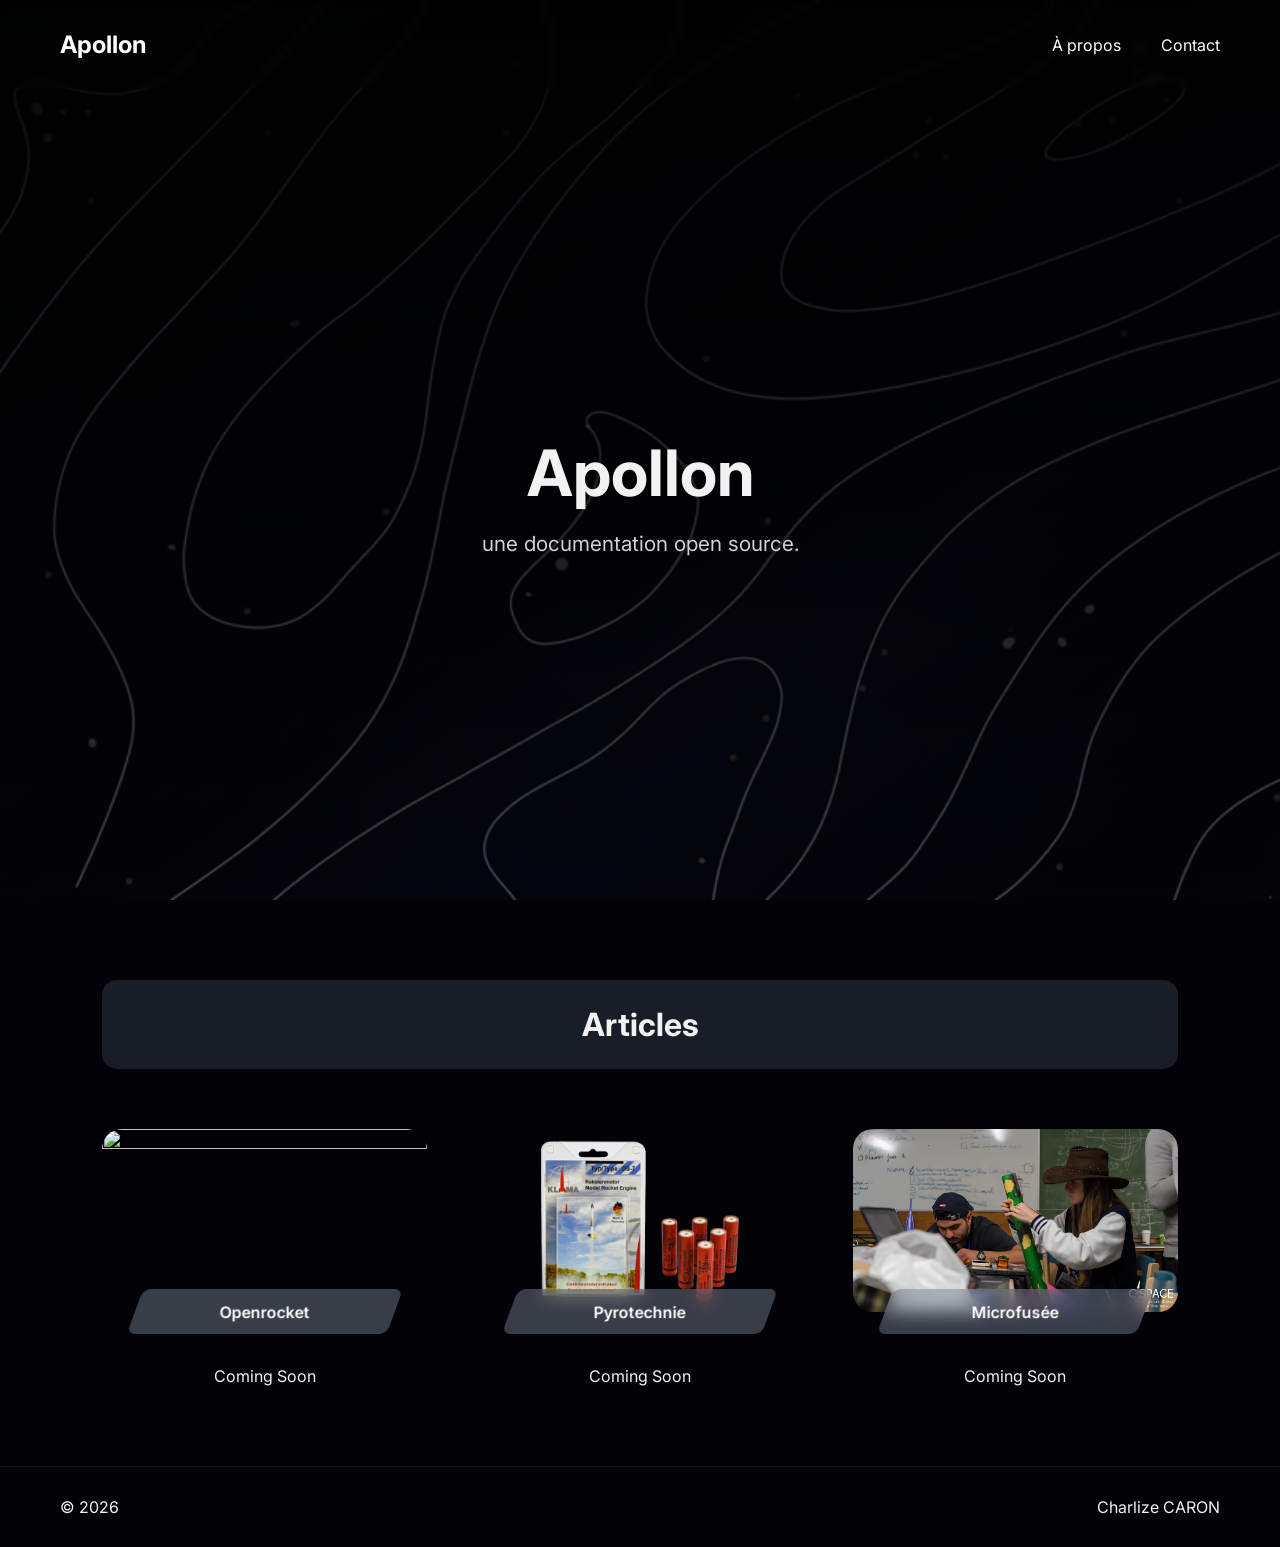
==== index.html @ 7dcec398 "Upgrade index + add contact / about" ====
<!DOCTYPE html>
<html lang="fr">

<head>
    <meta charset="UTF-8">
    <meta name="viewport" content="width=device-width, initial-scale=1.0">

    <title>Apollon</title>

    <link rel="stylesheet" href="css/style.css">

    <link rel="preconnect" href="https://fonts.googleapis.com">
    <link rel="preconnect" href="https://fonts.gstatic.com" crossorigin>
    <link href="https://fonts.googleapis.com/css2?family=Inter:wght@300;400;600;700&display=swap" rel="stylesheet">
</head>

<body>
    <div class="hero">
        <header>
            <a href="index.html" class="logo">
                Apollon
            </a>
            <nav>
                <a href="about.html">À propos</a>
                <a href="contact.html">Contact</a>
            </nav>
        </header>

        <div class="hero-content">
            <h1>Apollon</h1>
            <p>une documentation open source.</p>
        </div>
    </div>

    <!-- ARTICLES -->

    <div class="articles">
        <div class="section-title">
            <h2>Articles</h2>
        </div>
        <div class="grid">
            <a class="card" href=#>
                <img src="images/openrocket.png">
                <div class="card-title">
                    <span>Openrocket</span>
                </div>
            </a>


            <a class="card" href=#>
                <img src="images/pyrotechnie.png">
                <div class="card-title">
                    <span>Pyrotechnie</span>
                </div>
            </a>

            <a class="card" href=#>
                <img src="images/microfusee.jpg">
                <div class="card-title">
                    <span>Microfusée</span>
                </div>
            </a>
            <div class="soon">
                <p>Coming Soon</p>
            </div>
            <div class="soon">
                <p>Coming Soon</p>
            </div>
            <div class="soon">
                <p>Coming Soon</p>
            </div>
        </div>

    </div>

    <footer>
        <p>© 2026</p>
        <p>Charlize CARON</p>
    </footer>
</body>

</html>
---- css/style.css ----
/* RESET */
*{
    margin:0;
    padding:0;
    box-sizing:border-box;
}

html{
    scroll-behavior:smooth;
}

body{
    min-height:100vh;
    background:#030307;
    color:#F2F2F2;
    font-family:'Inter',sans-serif;
}

a{
    text-decoration:none;
    color:white;
}

/* HERO */
.hero {
    height: 100vh;
    background: 
        linear-gradient(rgba(0,0,0,.9), rgba(0,0,0,.3)),
        url("../images/Hero.png") center/cover no-repeat;
    display: flex;
    flex-direction: column;
}


/* HEADER */
header{
    position: sticky;
    top: 0;
    display:flex;
    justify-content:space-between;
    align-items:center;
    padding:30px 60px;
    backdrop-filter: blur(3px);
}

.logo{
    font-size:1.5rem;
    font-weight:700;
}

nav{
    display:flex;
    gap:40px;
}

nav a{
    transition:.3s;
}

nav a:hover{
    color:#f8b363;

}

/* TEXTE CENTRAL */

.hero-content{
    flex:1;
    display:flex;
    flex-direction:column;
    justify-content:center;
    align-items:center;
    text-align:center;
}

.soon{
    text-align:center;
}

.hero-content h1{
    font-size:4rem;
    margin-bottom:20px;
}

.hero-content p{
    font-size:1.3rem;
    color:#cfd3d7;
    max-width:700px;
}

/* ARTICLES */
.articles{
    padding:80px 8%;
}

/* BANDE */
.section-title{
    width:100%;
    background:rgba(70,80,100,.35);
    backdrop-filter:blur(8px);
    border-radius:15px;
    margin-bottom:60px;
    padding:25px;
    text-align:center;
}

.section-title h2{
    font-size:2rem;
}

/* GRID */

.grid{
    display:grid;
    grid-template-columns:repeat(3,1fr);
    gap:50px;
}

/* CARD */
.card{
    position:relative;
}

.card img{
    width:100%;
    aspect-ratio:16/9;
    object-fit:scale-down;
    border-radius:20px;
}

/* TITRE */

.card-title{
    position:absolute;
    left:10%;
    bottom:-18px;
    width:80%;
    height:45px;
    background:rgba(120,130,150,.45);
    backdrop-filter:blur(8px);
    transform:skew(-20deg);
    display:flex;
    justify-content:center;
    align-items:center;
    border-radius:8px;
    transition:.3s;
}

.card:hover .card-title{
    background:rgba(150,170,210,.55);
}

.card-title span{
    transform:skew(20deg);
    font-weight:600;
}

/* FOOTER */

footer {
    margin-top: auto;

    padding: 30px 60px;
    display: flex;
    justify-content: space-between;
    align-items: center;

    border-top: 1px solid rgba(255,255,255,.08);
}

@media(max-width:1000px){
    .grid{
        grid-template-columns:repeat(2,1fr);
}

}

@media(max-width:700px){
    header{
        padding:20px;
    }

    .hero-content h1{
        font-size:2.8rem;
    }

    .grid{
        grid-template-columns:1fr;
    }

    footer{
        flex-direction:column;
        gap:10px;
        text-align:center;  
    }
}
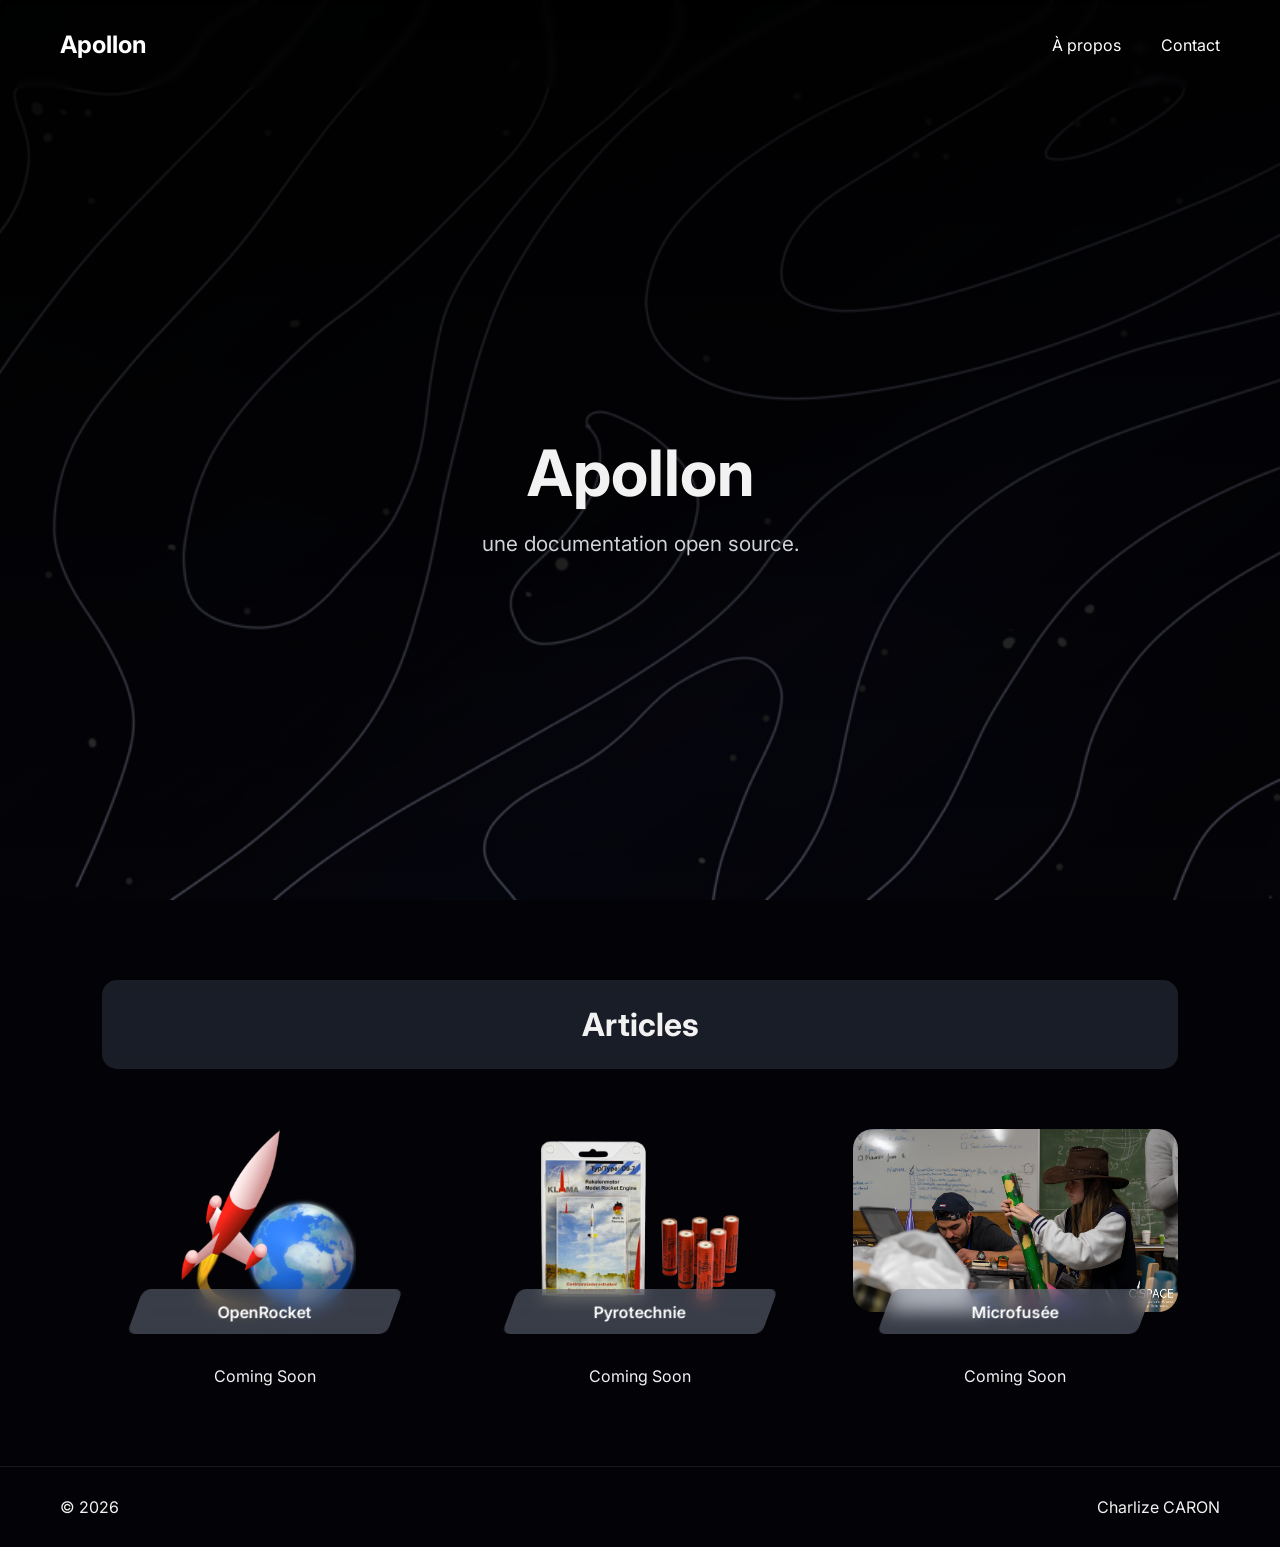
==== commit ca4480fe: "initialize microfusee.html" ====
--- a/index.html
+++ b/index.html
@@ -42,7 +42,7 @@
             <a class="card" href=#>
                 <img src="images/openrocket.png">
                 <div class="card-title">
-                    <span>Openrocket</span>
+                    <span>OpenRocket</span>
                 </div>
             </a>
 
@@ -54,7 +54,7 @@
                 </div>
             </a>
 
-            <a class="card" href=#>
+            <a class="card" href=articles/microfusee.html>
                 <img src="images/microfusee.jpg">
                 <div class="card-title">
                     <span>Microfusée</span>
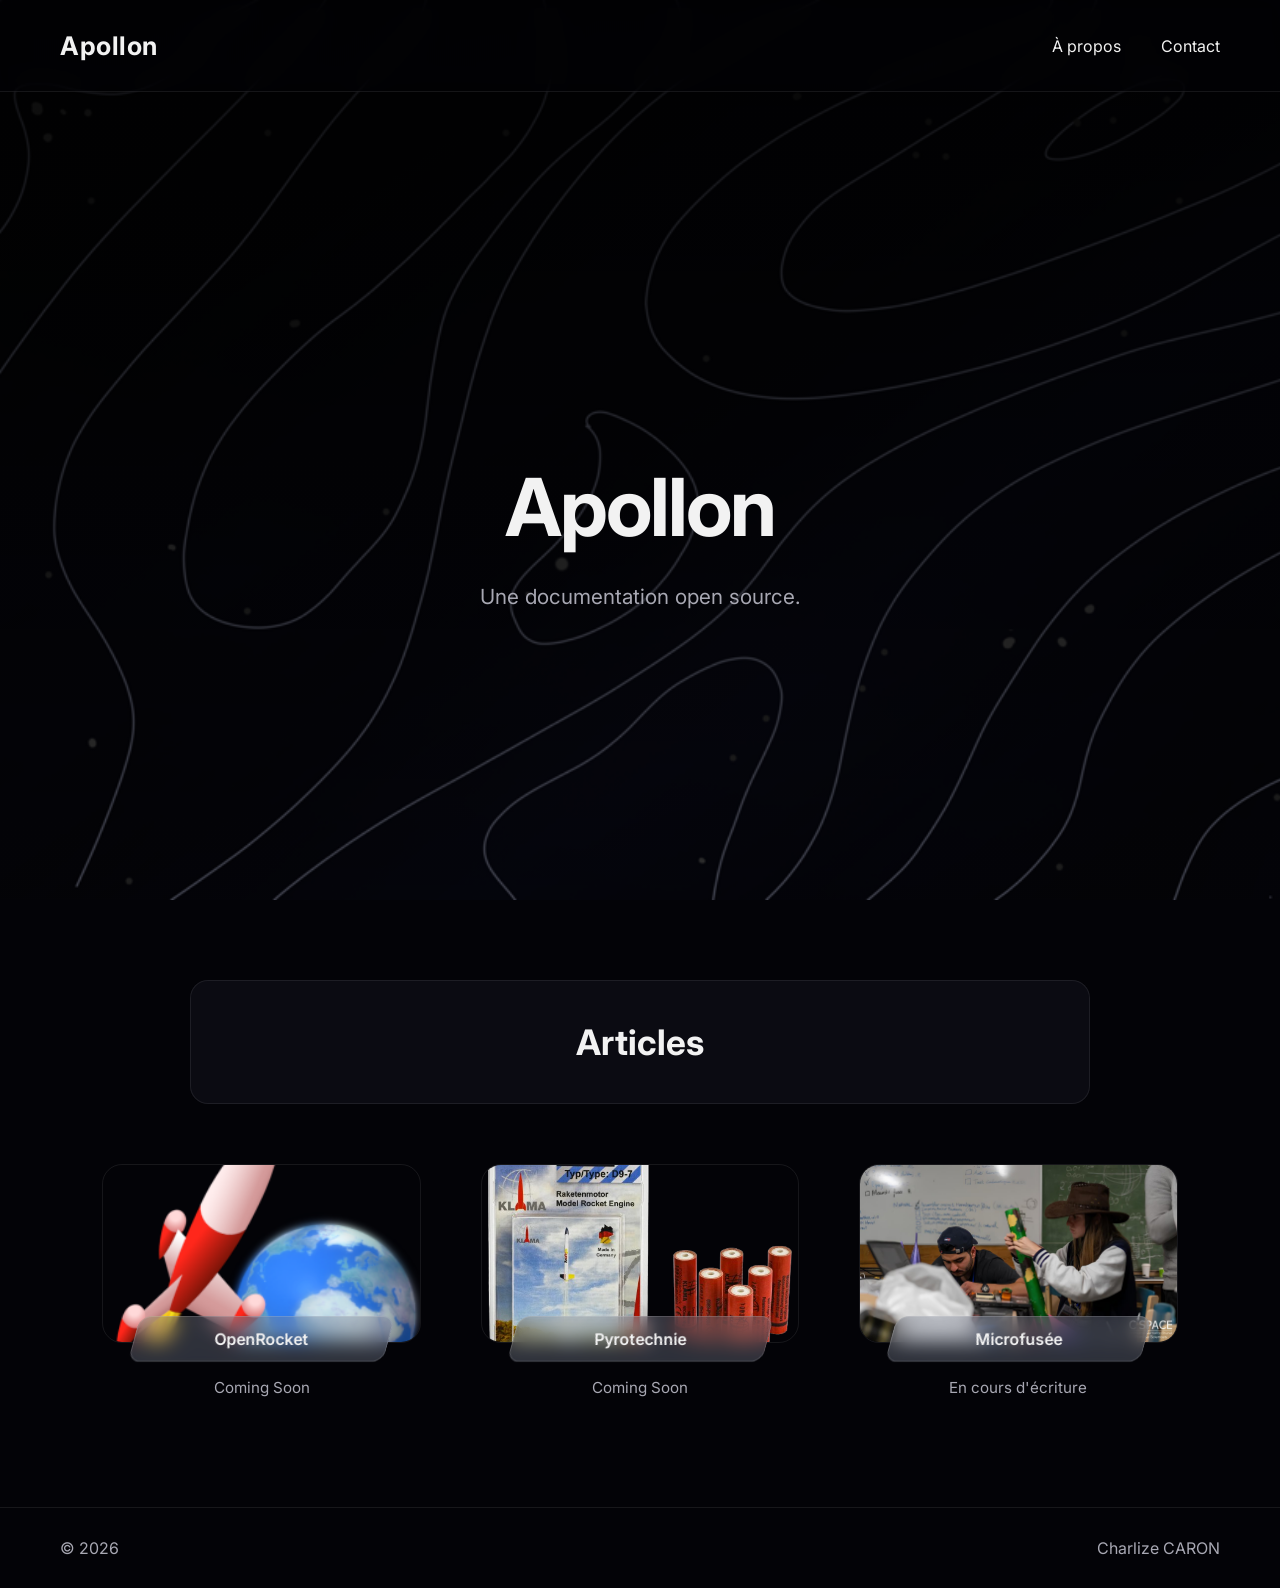
==== commit 29a65b8e: "major css update" ====
--- a/index.html
+++ b/index.html
@@ -1,13 +1,12 @@
 <!DOCTYPE html>
 <html lang="fr">
-
 <head>
     <meta charset="UTF-8">
     <meta name="viewport" content="width=device-width, initial-scale=1.0">
-
     <title>Apollon</title>
 
-    <link rel="stylesheet" href="css/style.css">
+    <link rel="stylesheet" href="css/variables.css">
+    <link rel="stylesheet" href="css/main.css">
 
     <link rel="preconnect" href="https://fonts.googleapis.com">
     <link rel="preconnect" href="https://fonts.gstatic.com" crossorigin>
@@ -15,11 +14,12 @@
 </head>
 
 <body>
+
     <div class="hero">
+
         <header>
-            <a href="index.html" class="logo">
-                Apollon
-            </a>
+            <a href="index.html" class="logo">Apollon</a>
+
             <nav>
                 <a href="about.html">À propos</a>
                 <a href="contact.html">Contact</a>
@@ -28,55 +28,65 @@
 
         <div class="hero-content">
             <h1>Apollon</h1>
-            <p>une documentation open source.</p>
+            <p>Une documentation open source.</p>
         </div>
+
     </div>
 
-    <!-- ARTICLES -->
 
     <div class="articles">
+
         <div class="section-title">
             <h2>Articles</h2>
         </div>
+
         <div class="grid">
-            <a class="card" href=#>
-                <img src="images/openrocket.png">
+            <a class="card" href="#">
+                <img src="images/openrocket.png" alt="OpenRocket">
+
                 <div class="card-title">
                     <span>OpenRocket</span>
                 </div>
+
+                <p class="card-status">
+                    Coming Soon
+                </p>
             </a>
 
 
-            <a class="card" href=#>
-                <img src="images/pyrotechnie.png">
+            <a class="card" href="#">
+                <img src="images/pyrotechnie.png" alt="Pyrotechnie">
+
                 <div class="card-title">
                     <span>Pyrotechnie</span>
                 </div>
+
+                <p class="card-status">
+                    Coming Soon
+                </p>
             </a>
 
-            <a class="card" href=articles/microfusee.html>
-                <img src="images/microfusee.jpg">
+            <a class="card" href="articles/microfusee.html">
+                <img src="images/microfusee.jpg" alt="Microfusée">
+
                 <div class="card-title">
                     <span>Microfusée</span>
                 </div>
+
+                <p class="card-status">
+                    En cours d'écriture
+                </p>
             </a>
-            <div class="soon">
-                <p>Coming Soon</p>
-            </div>
-            <div class="soon">
-                <p>Coming Soon</p>
-            </div>
-            <div class="soon">
-                <p>Coming Soon</p>
-            </div>
+
         </div>
 
     </div>
+
 
     <footer>
         <p>© 2026</p>
         <p>Charlize CARON</p>
     </footer>
+
 </body>
-
 </html>
--- a/css/variables.css
+++ b/css/variables.css
@@ -0,0 +1,29 @@
+:root{
+    /* Couleurs */
+    --background:#030307;
+    --surface:#0b0b12;
+    --text:#f2f2f2;
+    --text-muted:#a8a8b3;
+    --accent:#f8b363;
+    --border:rgba(255,255,255,.08);
+
+    /* Layout */
+    --header-height:90px;
+    --sidebar-width:320px;
+    --content-width:950px;
+
+    /* Arrondis */
+    --radius-small:8px;
+    --radius:12px;
+    --radius-large:18px;
+
+    /* Espacements */
+    --spacing-xs:8px;
+    --spacing-s:15px;
+    --spacing-m:25px;
+    --spacing-l:40px;
+    --spacing-xl:60px;
+
+    /* Animations */
+    --transition:.3s;
+}
--- a/css/main.css
+++ b/css/main.css
@@ -0,0 +1,315 @@
+/* RESET */
+*{
+    margin:0;
+    padding:0;
+    box-sizing:border-box;
+}
+
+html{
+    scroll-behavior:smooth;
+}
+
+body{
+    min-height:100vh;
+    display:flex;
+    flex-direction:column;
+    background:var(--background);
+    color:var(--text);
+    font-family:'Inter',sans-serif;
+}
+
+a{
+    text-decoration:none;
+    color:var(--text);
+}
+
+
+/* HEADER */
+
+header{
+    position:sticky;
+    top:0;
+    z-index:100;
+    display:flex;
+    justify-content:space-between;
+    align-items:center;
+    padding:30px var(--spacing-xl);
+    background:rgba(3,3,7,.45);
+    backdrop-filter:blur(12px);
+    border-bottom:1px solid var(--border);
+}
+
+.logo{
+    font-size:1.6rem;
+    font-weight:700;
+    letter-spacing:.5px;
+}
+
+header nav{
+    display:flex;
+    gap:var(--spacing-l);
+}
+
+header nav a{
+    color:var(--text);
+    position:relative;
+    transition:var(--transition);
+}
+
+header nav a::after{
+    content:"";
+    position:absolute;
+    left:0;
+    bottom:-8px;
+    width:0;
+    height:2px;
+    background:var(--accent);
+    transition:var(--transition);
+}
+
+header nav a:hover{
+    color:var(--text);
+}
+
+header nav a:hover::after{
+    width:100%;
+}
+
+
+/* HERO */
+
+.hero{
+    min-height:100vh;
+    background:
+        linear-gradient(rgba(0,0,0,.85),rgba(0,0,0,.35)),
+        url("../images/Hero.png") center/cover no-repeat;
+    display:flex;
+    flex-direction:column;
+}
+
+.hero-content{
+    flex:1;
+    display:flex;
+    flex-direction:column;
+    justify-content:center;
+    align-items:center;
+    text-align:center;
+    padding:var(--spacing-m);
+}
+
+.hero-content h1{
+    font-size:clamp(3rem,7vw,5rem);
+    margin-bottom:25px;
+    letter-spacing:-2px;
+}
+
+.hero-content p{
+    max-width:750px;
+    color:var(--text-muted);
+    font-size:1.3rem;
+    line-height:1.6;
+}
+
+
+/* ARTICLES */
+
+.articles{
+    padding:0 8% 100px;
+}
+
+.section-title{
+    width:min(900px,90%);
+    margin:80px auto var(--spacing-xl);
+    padding:var(--spacing-l);
+    background:var(--surface);
+    backdrop-filter:blur(12px);
+    border:1px solid var(--border);
+    border-radius:var(--radius-large);
+    text-align:center;
+}
+
+.section-title h2{
+    font-size:2.2rem;
+}
+
+
+.grid{
+    display:grid;
+    grid-template-columns:repeat(3,1fr);
+    gap:var(--spacing-xl);
+}
+
+
+/* CARD */
+
+.card{
+    position:relative;
+    display:flex;
+    flex-direction:column;
+    padding-bottom:10px;
+}
+
+
+.card img{
+    width:100%;
+    aspect-ratio:16/9;
+    object-fit:cover;
+    border-radius:20px;
+    border:1px solid var(--border);
+}
+
+
+/* TITRE SUR IMAGE */
+
+.card-title{
+    position:absolute;
+    left:10%;
+    bottom:45px;
+    width:80%;
+    min-height:45px;
+    padding:12px;
+    background:rgba(120,130,150,.35);
+    backdrop-filter:blur(10px);
+    border:1px solid rgba(255,255,255,.15);
+    border-radius:var(--radius);
+    transform:skew(-15deg);
+    display:flex;
+    justify-content:center;
+    align-items:center;
+    transition:var(--transition);
+}
+
+.card:hover .card-title{
+    background:rgba(248,179,99,.35);
+}
+
+.card-title span{
+    transform:skew(15deg);
+    font-weight:600;
+}
+
+
+/* STATUT */
+
+.card-status{
+    margin-top:35px;
+    text-align:center;
+    color:var(--text-muted);
+    font-size:.95rem;
+}
+
+
+/* PAGES ABOUT / CONTACT */
+
+.page-content{
+    width:min(var(--content-width),85%);
+    margin:80px auto;
+}
+
+.page-content h1{
+    font-size:3rem;
+    margin-bottom:40px;
+}
+
+.page-content p{
+    color:var(--text-muted);
+    line-height:1.9;
+    font-size:1.1rem;
+}
+
+h1{
+    width:min(900px,85%);
+    margin:80px auto 40px;
+    font-size:3rem;
+    letter-spacing:-1px;
+}
+
+.normal-text{
+    width:min(900px,85%);
+    margin:0 auto 80px;
+}
+
+.normal-text p{
+    color:var(--text-muted);
+    font-size:1.1rem;
+    line-height:1.9;
+}
+
+.normal-text a{
+    color:var(--accent);
+    transition:.3s;
+}
+
+.normal-text a:hover{
+    color:var(--text);
+}
+
+.underline{
+    text-decoration:underline;
+}
+
+/* FOOTER */
+
+footer{
+    margin-top:auto;
+    padding:30px var(--spacing-xl);
+    display:flex;
+    justify-content:space-between;
+    align-items:center;
+    background:#030307;
+    border-top:1px solid var(--border);
+    color:var(--text-muted);
+}
+
+
+/* RESPONSIVE */
+
+@media(max-width:1000px){
+
+    .grid{
+        grid-template-columns:repeat(2,1fr);
+    }
+
+}
+
+
+@media(max-width:700px){
+
+    header{
+        padding:var(--spacing-m);
+        flex-direction:column;
+        gap:20px;
+    }
+
+    header nav{
+        gap:25px;
+    }
+
+    .hero-content h1{
+        font-size:2.8rem;
+    }
+
+    .hero-content p{
+        font-size:1.1rem;
+    }
+
+    .articles{
+        padding:0 5% 70px;
+    }
+
+    .grid{
+        grid-template-columns:1fr;
+        gap:40px;
+    }
+
+    .section-title{
+        margin:50px auto 40px;
+    }
+
+    footer{
+        flex-direction:column;
+        gap:15px;
+        text-align:center;
+    }
+
+}
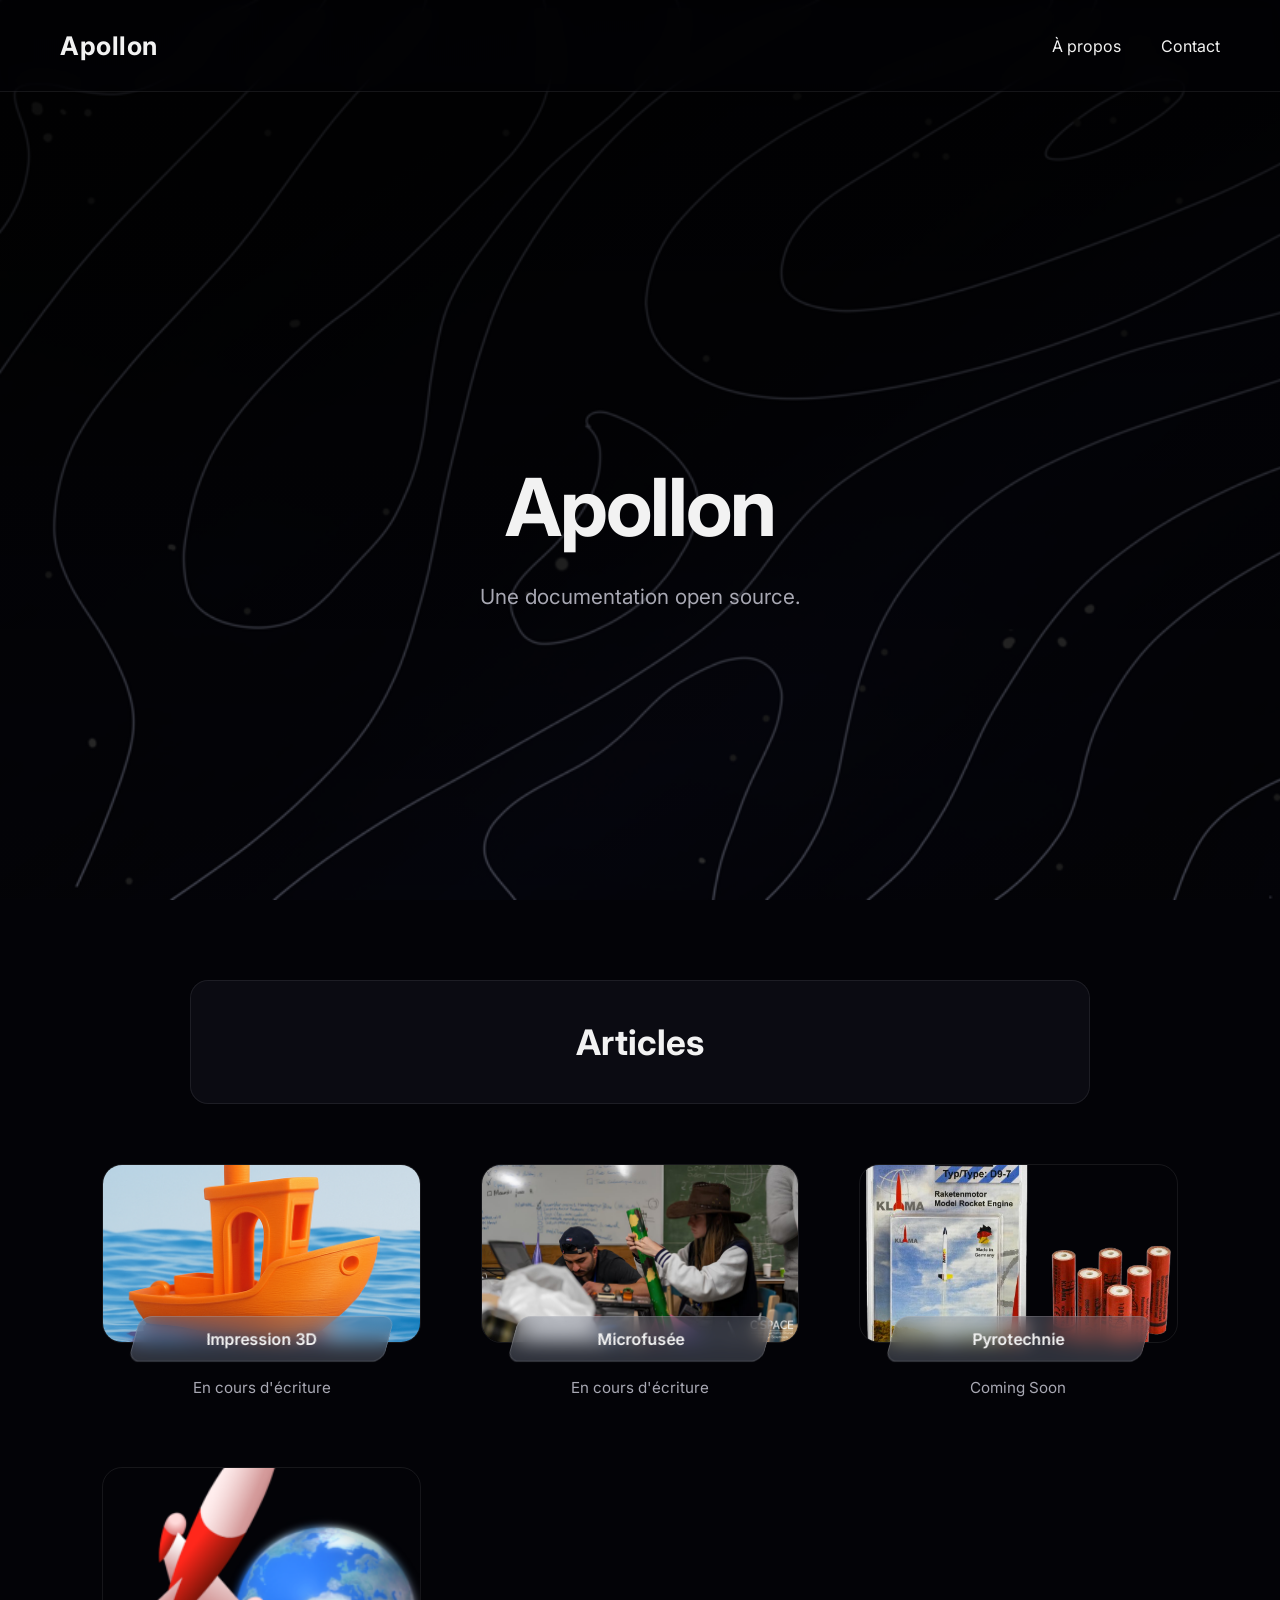
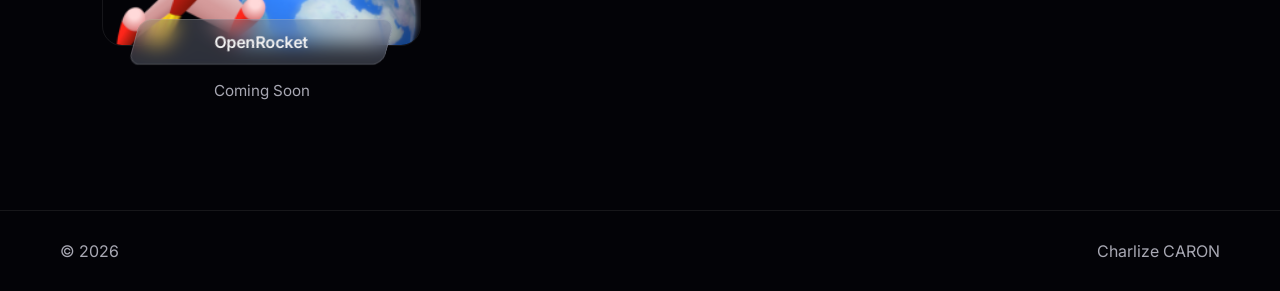
==== commit 18a3186d: "Content Update" ====
--- a/index.html
+++ b/index.html
@@ -42,17 +42,28 @@
 
         <div class="grid">
             <a class="card" href="#">
-                <img src="images/openrocket.png" alt="OpenRocket">
+                <img src="images/3d printing.png" alt="Impression 3D">
 
                 <div class="card-title">
-                    <span>OpenRocket</span>
+                    <span>Impression 3D</span>
                 </div>
 
                 <p class="card-status">
-                    Coming Soon
+                    En cours d'écriture
                 </p>
             </a>
 
+            <a class="card" href="#">
+                <img src="images/microfusee.jpg" alt="Microfusée">
+
+                <div class="card-title">
+                    <span>Microfusée</span>
+                </div>
+
+                <p class="card-status">
+                    En cours d'écriture
+                </p>
+            </a>
 
             <a class="card" href="#">
                 <img src="images/pyrotechnie.png" alt="Pyrotechnie">
@@ -66,18 +77,17 @@
                 </p>
             </a>
 
-            <a class="card" href="articles/microfusee.html">
-                <img src="images/microfusee.jpg" alt="Microfusée">
+            <a class="card" href="#">
+                <img src="images/openrocket.png" alt="OpenRocket">
 
                 <div class="card-title">
-                    <span>Microfusée</span>
+                    <span>OpenRocket</span>
                 </div>
 
                 <p class="card-status">
-                    En cours d'écriture
+                    Coming Soon
                 </p>
             </a>
-
         </div>
 
     </div>
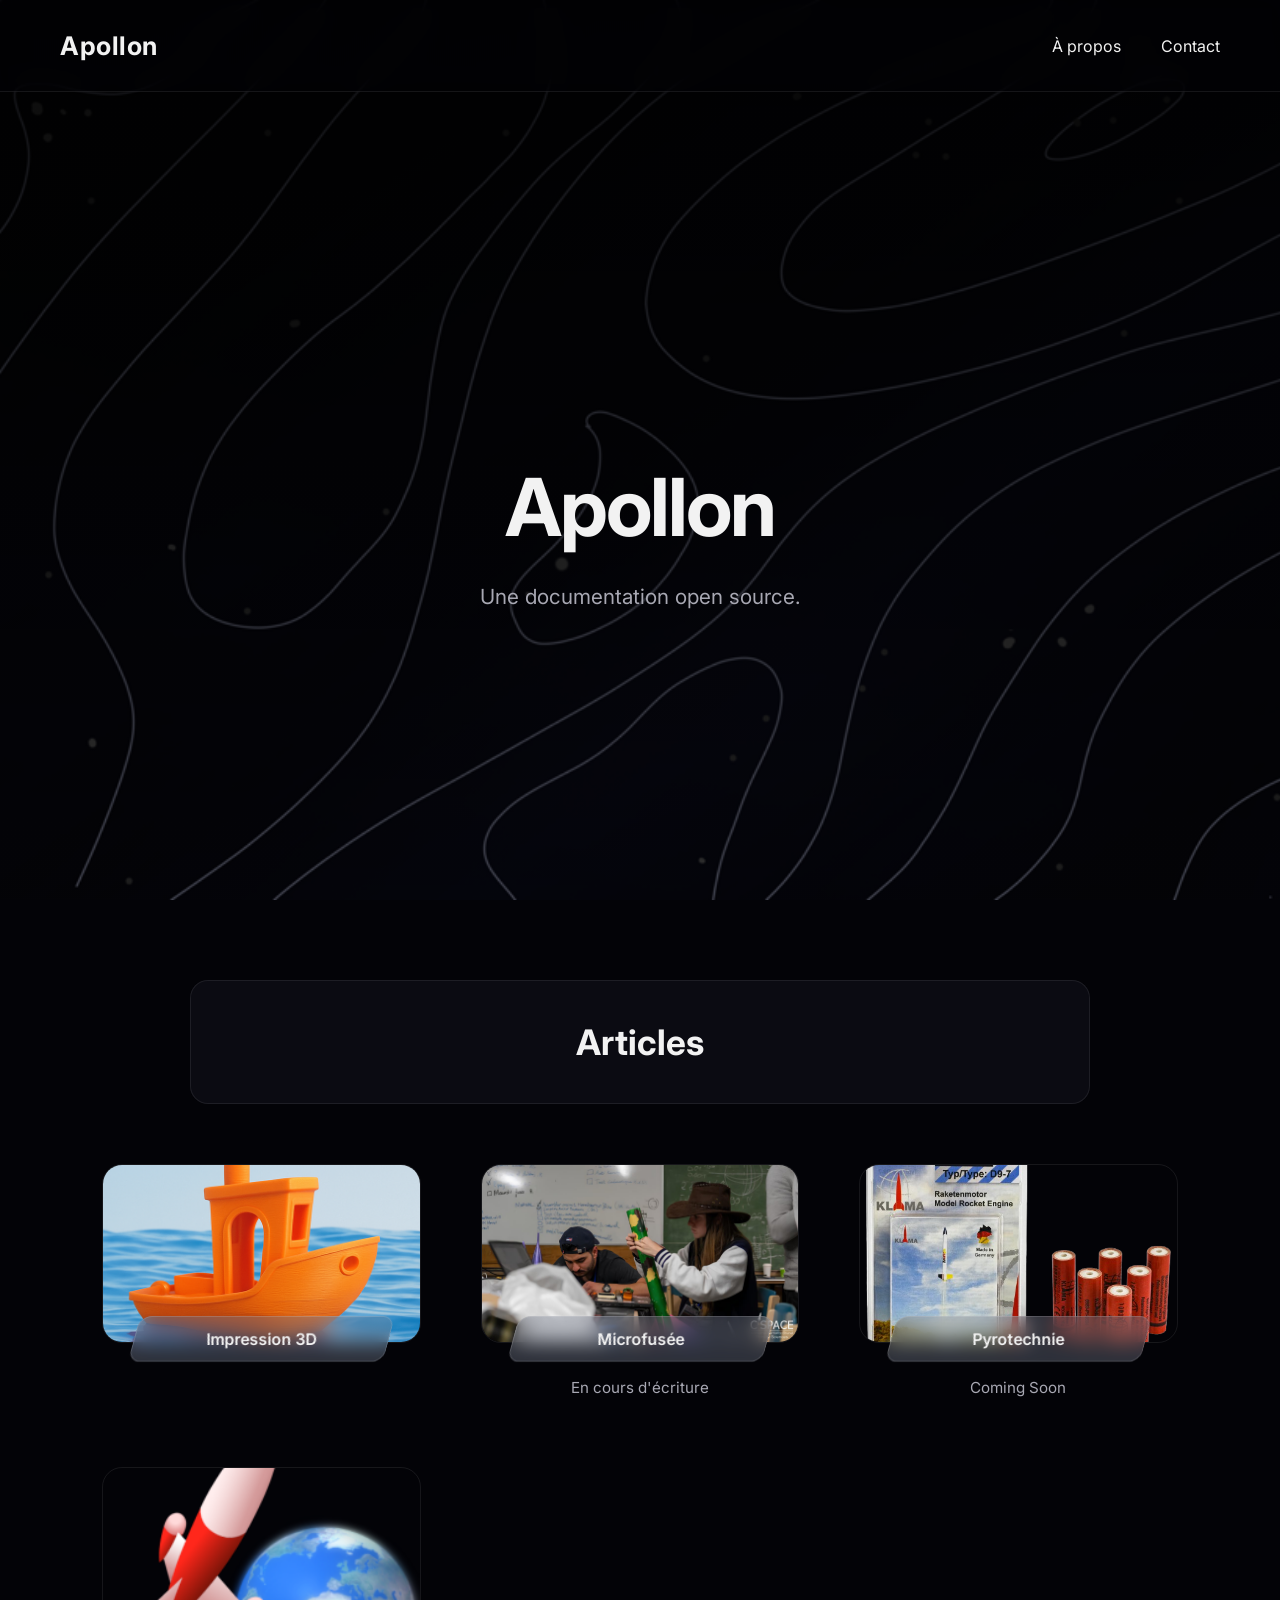
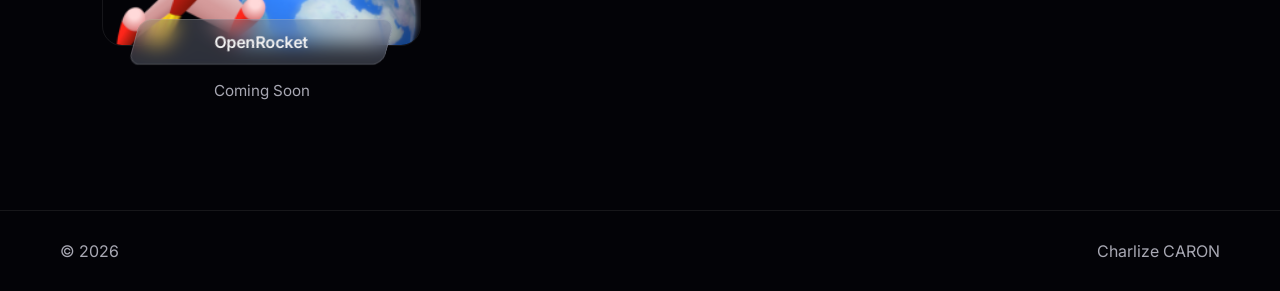
==== commit 2d51599e: "Finish 3D-Printing article" ====
--- a/index.html
+++ b/index.html
@@ -41,16 +41,16 @@
         </div>
 
         <div class="grid">
-            <a class="card" href="#">
+            <a class="card" href="articles/impression3d.html">
                 <img src="images/3d printing.png" alt="Impression 3D">
 
                 <div class="card-title">
                     <span>Impression 3D</span>
                 </div>
-
+<!-- 
                 <p class="card-status">
-                    En cours d'écriture
-                </p>
+                    Disponible
+                </p> -->
             </a>
 
             <a class="card" href="#">
--- a/css/main.css
+++ b/css/main.css
@@ -248,6 +248,37 @@
     text-decoration:underline;
 }
 
+
+/* =========================
+   SÉLECTION
+========================= */
+
+::selection{
+    background:rgba(248,179,99,.35);
+    color:white;
+}
+
+/* =========================
+   SCROLLBAR
+========================= */
+
+::-webkit-scrollbar{
+    width:10px;
+}
+
+::-webkit-scrollbar-track{
+    background:var(--background);
+}
+
+::-webkit-scrollbar-thumb{
+    background:#2b2b35;
+    border-radius:var(--radius);
+}
+
+::-webkit-scrollbar-thumb:hover{
+    background:#444452;
+}
+
 /* FOOTER */
 
 footer{
@@ -261,7 +292,6 @@
     color:var(--text-muted);
 }
 
-
 /* RESPONSIVE */
 
 @media(max-width:1000px){
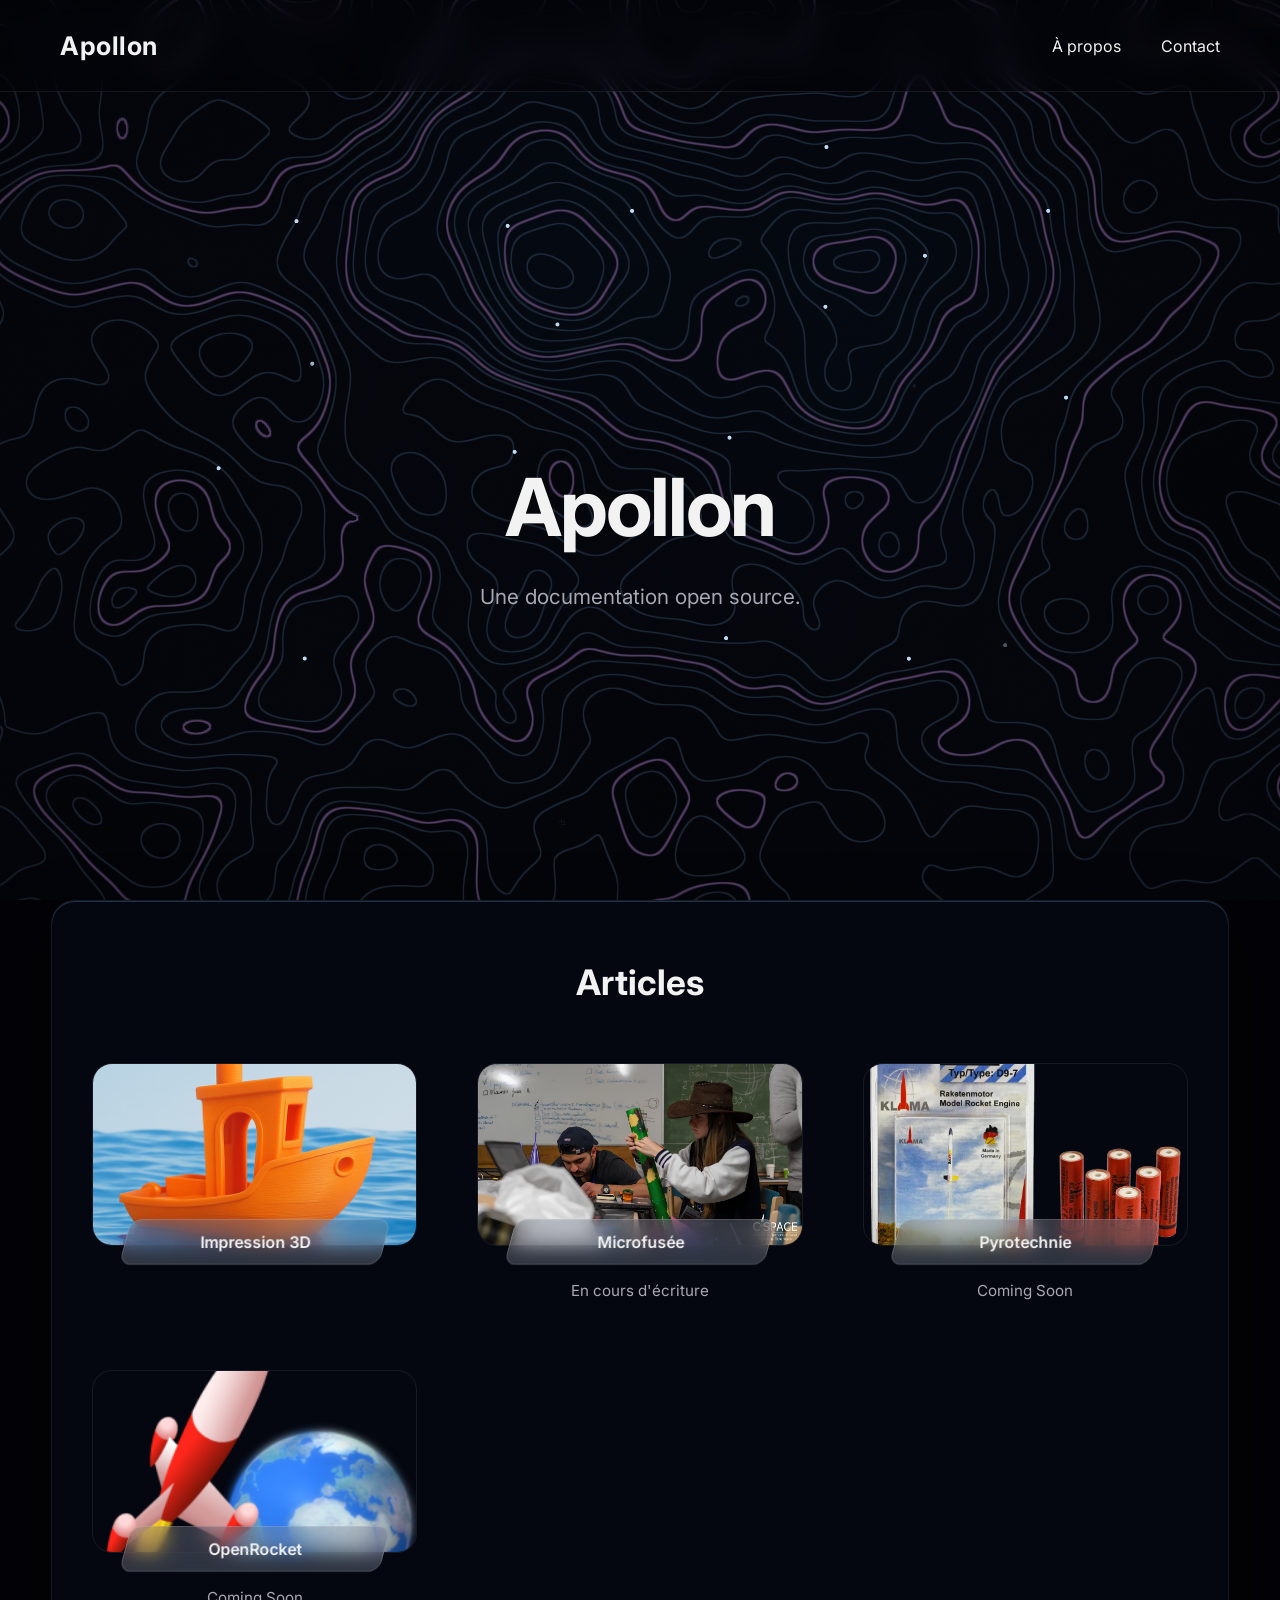
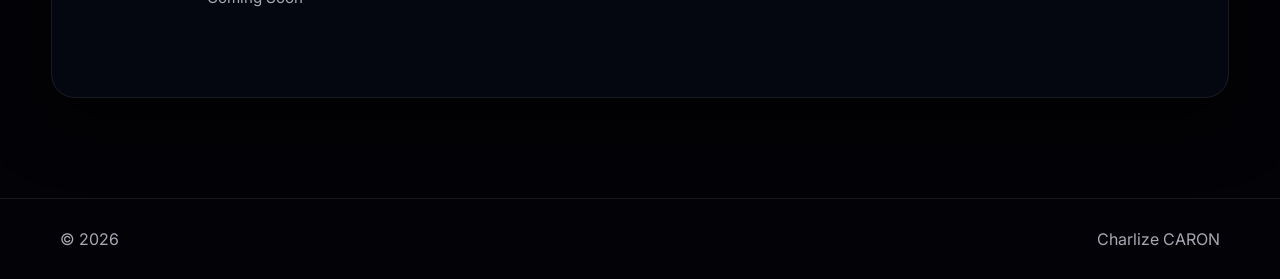
==== commit 8b00584f: "Background update" ====
--- a/index.html
+++ b/index.html
@@ -53,7 +53,7 @@
                 </p> -->
             </a>
 
-            <a class="card" href="#">
+            <a class="card" href="articles/microfusee.html">
                 <img src="images/microfusee.jpg" alt="Microfusée">
 
                 <div class="card-title">
@@ -98,5 +98,6 @@
         <p>Charlize CARON</p>
     </footer>
 
+    <script src="js/topography-background.js"></script>
 </body>
 </html>
--- a/css/main.css
+++ b/css/main.css
@@ -10,6 +10,8 @@
 }
 
 body{
+    position: relative;
+    overflow-x: hidden;
     min-height:100vh;
     display:flex;
     flex-direction:column;
@@ -21,6 +23,10 @@
 a{
     text-decoration:none;
     color:var(--text);
+}
+
+em{
+    color:var(--accent);
 }
 
 
@@ -79,10 +85,10 @@
 /* HERO */
 
 .hero{
+    position: relative;
+    z-index: 1;
     min-height:100vh;
-    background:
-        linear-gradient(rgba(0,0,0,.85),rgba(0,0,0,.35)),
-        url("../images/Hero.png") center/cover no-repeat;
+    background: transparent;
     display:flex;
     flex-direction:column;
 }
@@ -114,17 +120,25 @@
 /* ARTICLES */
 
 .articles{
-    padding:0 8% 100px;
+    position: relative;
+    z-index: 1;
+    width: min(1200px,92%);
+    margin: 0 auto 100px;
+    padding: var(--spacing-xl) var(--spacing-l) 80px;
+    background: rgba(6, 10, 20, 0.72);
+    backdrop-filter: blur(5px) saturate(140%);
+    -webkit-backdrop-filter: blur(5px) saturate(140%);
+    border: 1px solid rgba(255, 255, 255, 0.08);
+    border-radius: 24px;
+    box-shadow: inset 0 1px 0 0 rgba(98, 160, 234, 0.28), 0 24px 60px rgba(0, 0, 0, 0.65);
 }
 
 .section-title{
-    width:min(900px,90%);
-    margin:80px auto var(--spacing-xl);
-    padding:var(--spacing-l);
-    background:var(--surface);
-    backdrop-filter:blur(12px);
-    border:1px solid var(--border);
-    border-radius:var(--radius-large);
+    width: 100%;
+    margin: 0 auto var(--spacing-xl);
+    padding: 0;
+    background: transparent;
+    border: none;
     text-align:center;
 }
 
@@ -224,9 +238,16 @@
     letter-spacing:-1px;
 }
 
-.normal-text{
-    width:min(900px,85%);
-    margin:0 auto 80px;
+.normal-text {
+    width: min(900px,88%);
+    margin: 20px auto 80px;
+    padding: var(--spacing-xl);
+    background: rgba(6,10,20,0.72);
+    backdrop-filter: blur(5px) saturate(140%);
+    -webkit-backdrop-filter: blur(5px) saturate(140%);
+    border: 1px solid rgba(255,255,255,0.08);
+    border-radius: 24px;
+    box-shadow: inset 0 1px 0 0 rgba(98, 160, 234, 0.28), 0 24px 60px rgba(0, 0, 0, 0.65);
 }
 
 .normal-text p{
@@ -282,6 +303,8 @@
 /* FOOTER */
 
 footer{
+    position: relative;
+    z-index: 1;
     margin-top:auto;
     padding:30px var(--spacing-xl);
     display:flex;
@@ -342,4 +365,20 @@
         text-align:center;
     }
 
+}
+
+/* Topographic Canvas Background */
+.topography-canvas {
+    position: fixed;
+    inset: 0;
+    width: 100vw;
+    height: 100vh;
+    z-index: -1;
+    pointer-events: none;
+}
+
+@media (prefers-reduced-motion: reduce) {
+    .topography-canvas {
+        display: none;
+    }
 }
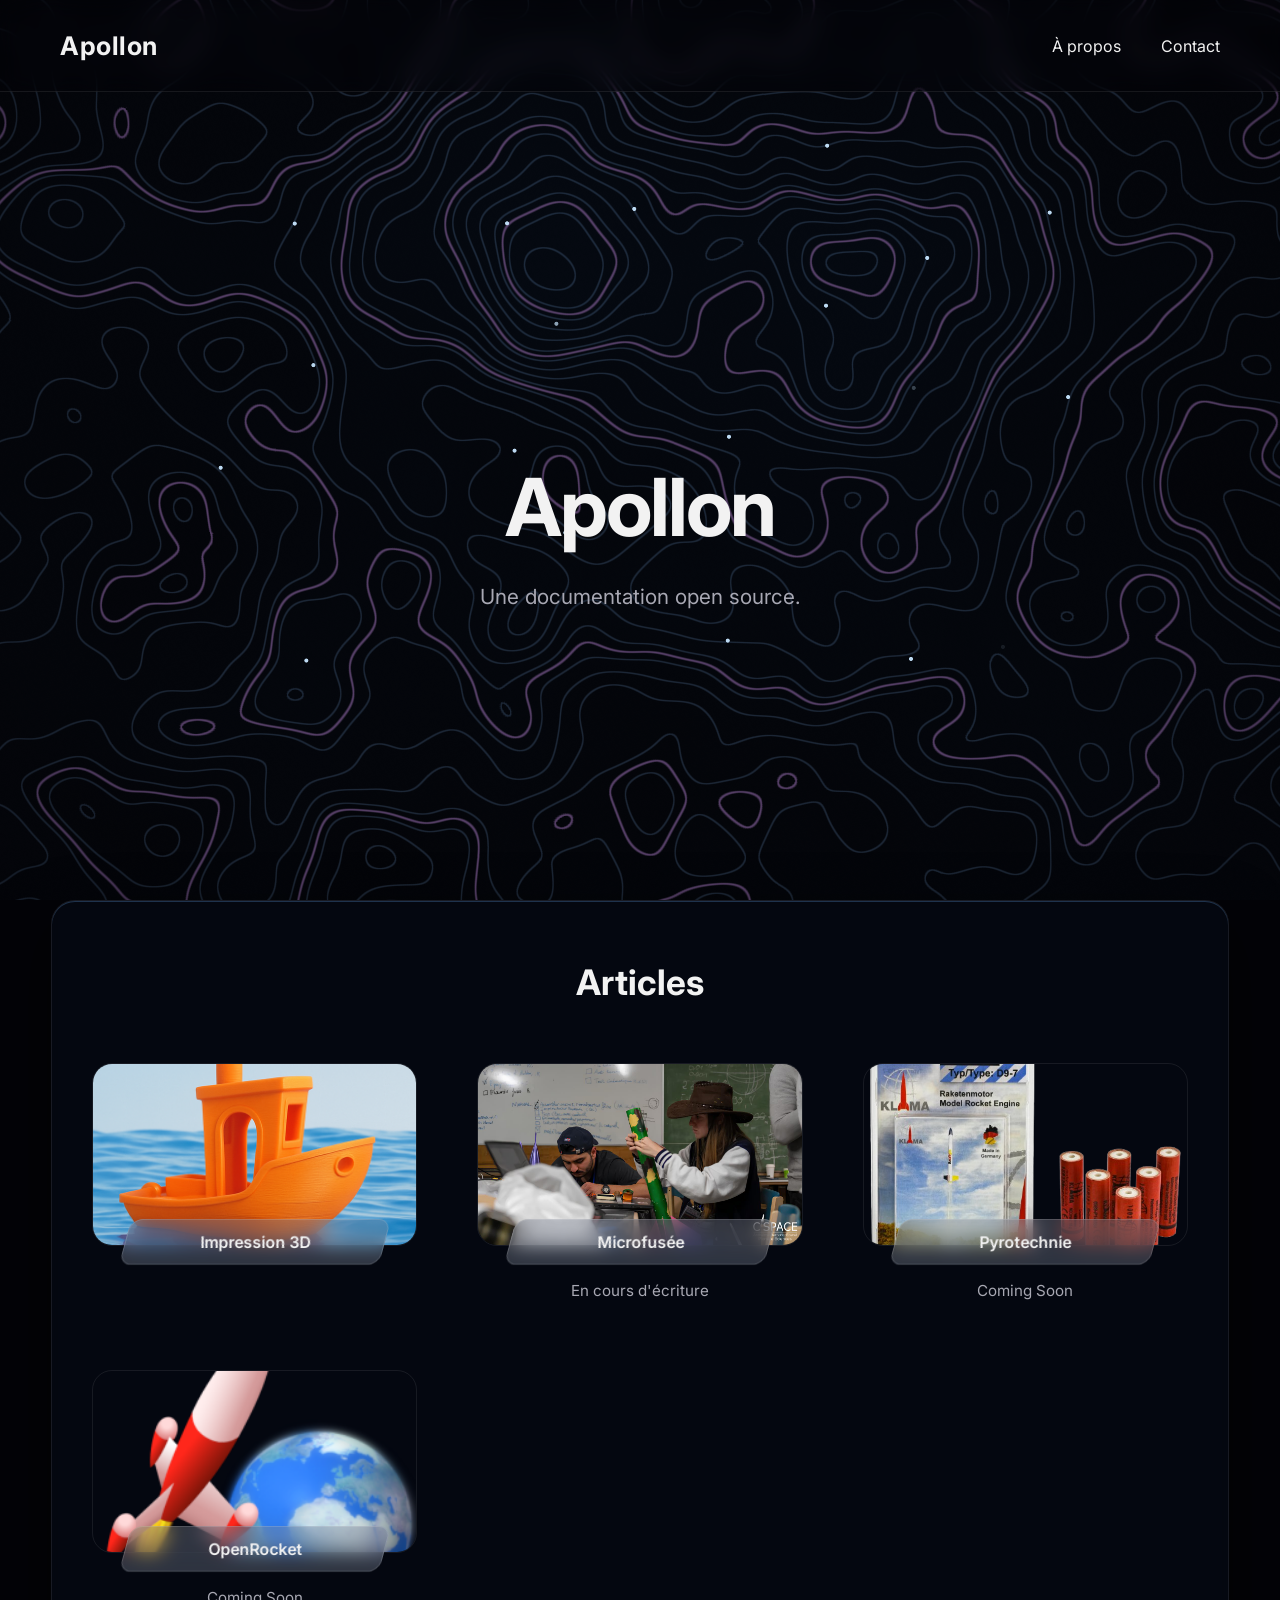
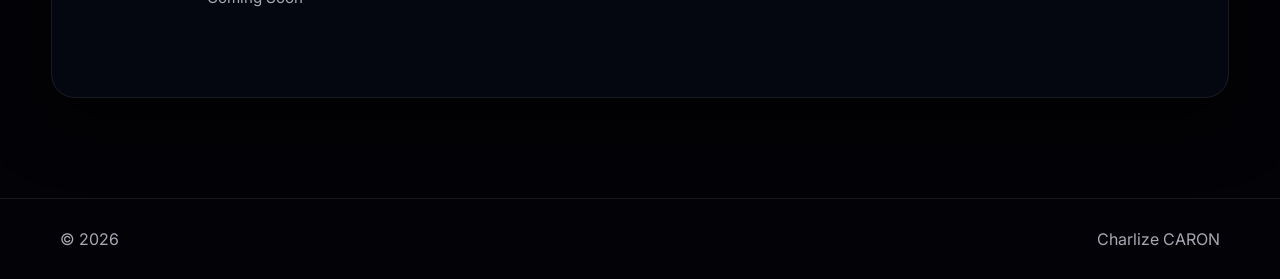
==== commit d423e1d6: "Content update - Microfusee + darkreader" ====
--- a/index.html
+++ b/index.html
@@ -3,6 +3,7 @@
 <head>
     <meta charset="UTF-8">
     <meta name="viewport" content="width=device-width, initial-scale=1.0">
+    <meta name="darkreader-lock">
     <title>Apollon</title>
 
     <link rel="stylesheet" href="css/variables.css">
